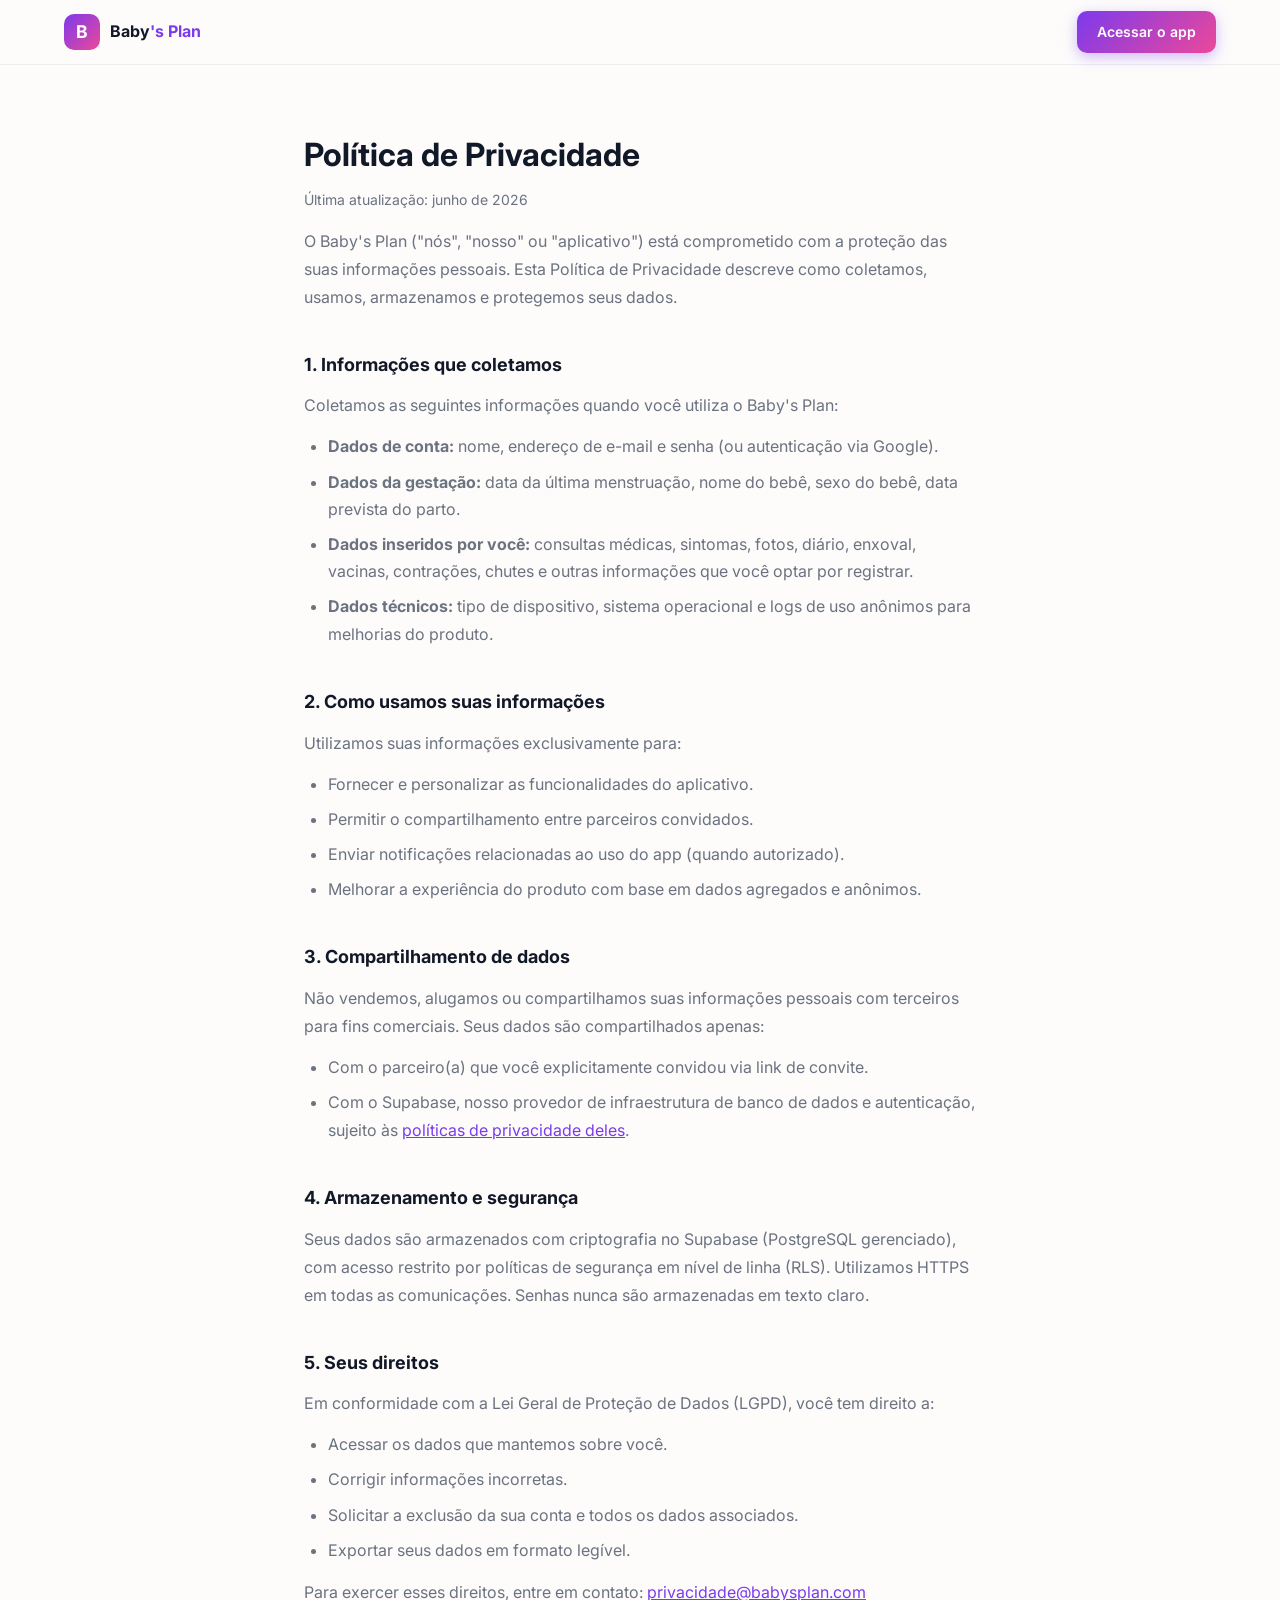
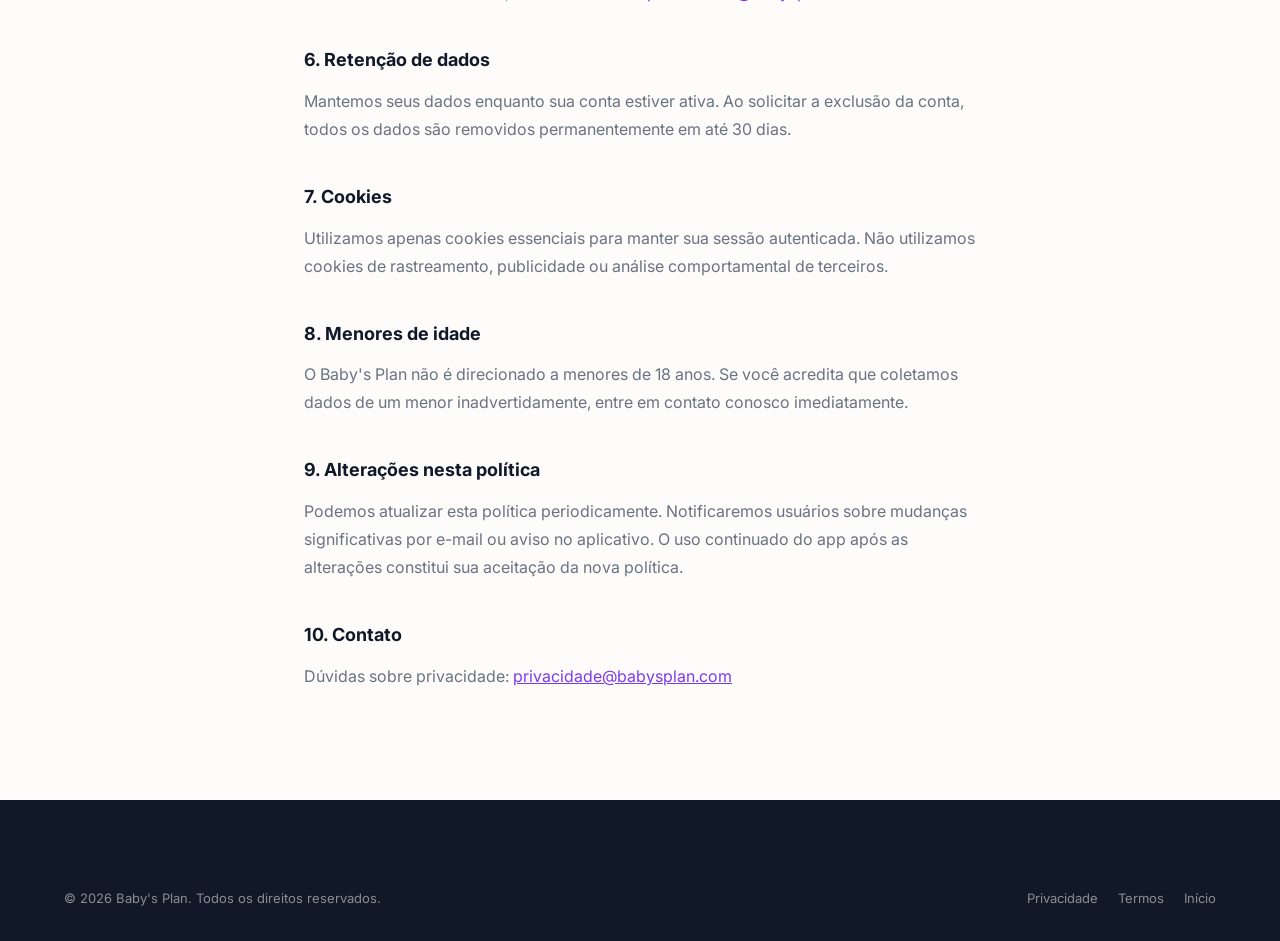
==== privacy.html @ 57c21471 "feat: lançamento inicial Baby's Plan — landing page institucional - Landing page completa: Hero, Com" ====
<!DOCTYPE html>
<html lang="pt-BR">
<head>
  <meta charset="UTF-8" />
  <meta name="viewport" content="width=device-width, initial-scale=1.0" />
  <title>Política de Privacidade — Baby's Plan</title>
  <meta name="description" content="Política de Privacidade do Baby's Plan. Saiba como coletamos, usamos e protegemos suas informações." />
  <meta name="robots" content="index, follow" />
  <link rel="canonical" href="https://babysplan.com/privacy.html" />
  <link rel="preconnect" href="https://fonts.googleapis.com" />
  <link rel="preconnect" href="https://fonts.gstatic.com" crossorigin />
  <link rel="stylesheet" href="https://fonts.googleapis.com/css2?family=Inter:wght@400;500;600;700&display=swap" />
  <link rel="stylesheet" href="/css/style.css" />
  <link rel="icon" type="image/svg+xml" href="/favicon.svg" />
</head>
<body>
<header>
  <nav class="navbar" role="navigation" aria-label="Navegação principal">
    <div class="container navbar-inner">
      <a href="/" class="navbar-logo" aria-label="Baby's Plan — página inicial">
        <div class="navbar-logo-icon" aria-hidden="true">B</div>
        <span class="navbar-logo-name">Baby<span>'s Plan</span></span>
      </a>
      <a href="https://app.babysplan.com" class="btn btn-primary btn-sm">Acessar o app</a>
    </div>
  </nav>
</header>

<main>
  <div class="legal-page">
    <h1>Política de Privacidade</h1>
    <p class="legal-meta">Última atualização: junho de 2026</p>

    <p>O Baby's Plan ("nós", "nosso" ou "aplicativo") está comprometido com a proteção das suas informações pessoais. Esta Política de Privacidade descreve como coletamos, usamos, armazenamos e protegemos seus dados.</p>

    <h2>1. Informações que coletamos</h2>
    <p>Coletamos as seguintes informações quando você utiliza o Baby's Plan:</p>
    <ul>
      <li><strong>Dados de conta:</strong> nome, endereço de e-mail e senha (ou autenticação via Google).</li>
      <li><strong>Dados da gestação:</strong> data da última menstruação, nome do bebê, sexo do bebê, data prevista do parto.</li>
      <li><strong>Dados inseridos por você:</strong> consultas médicas, sintomas, fotos, diário, enxoval, vacinas, contrações, chutes e outras informações que você optar por registrar.</li>
      <li><strong>Dados técnicos:</strong> tipo de dispositivo, sistema operacional e logs de uso anônimos para melhorias do produto.</li>
    </ul>

    <h2>2. Como usamos suas informações</h2>
    <p>Utilizamos suas informações exclusivamente para:</p>
    <ul>
      <li>Fornecer e personalizar as funcionalidades do aplicativo.</li>
      <li>Permitir o compartilhamento entre parceiros convidados.</li>
      <li>Enviar notificações relacionadas ao uso do app (quando autorizado).</li>
      <li>Melhorar a experiência do produto com base em dados agregados e anônimos.</li>
    </ul>

    <h2>3. Compartilhamento de dados</h2>
    <p>Não vendemos, alugamos ou compartilhamos suas informações pessoais com terceiros para fins comerciais. Seus dados são compartilhados apenas:</p>
    <ul>
      <li>Com o parceiro(a) que você explicitamente convidou via link de convite.</li>
      <li>Com o Supabase, nosso provedor de infraestrutura de banco de dados e autenticação, sujeito às <a href="https://supabase.com/privacy" target="_blank" rel="noopener">políticas de privacidade deles</a>.</li>
    </ul>

    <h2>4. Armazenamento e segurança</h2>
    <p>Seus dados são armazenados com criptografia no Supabase (PostgreSQL gerenciado), com acesso restrito por políticas de segurança em nível de linha (RLS). Utilizamos HTTPS em todas as comunicações. Senhas nunca são armazenadas em texto claro.</p>

    <h2>5. Seus direitos</h2>
    <p>Em conformidade com a Lei Geral de Proteção de Dados (LGPD), você tem direito a:</p>
    <ul>
      <li>Acessar os dados que mantemos sobre você.</li>
      <li>Corrigir informações incorretas.</li>
      <li>Solicitar a exclusão da sua conta e todos os dados associados.</li>
      <li>Exportar seus dados em formato legível.</li>
    </ul>
    <p>Para exercer esses direitos, entre em contato: <a href="mailto:privacidade@babysplan.com">privacidade@babysplan.com</a></p>

    <h2>6. Retenção de dados</h2>
    <p>Mantemos seus dados enquanto sua conta estiver ativa. Ao solicitar a exclusão da conta, todos os dados são removidos permanentemente em até 30 dias.</p>

    <h2>7. Cookies</h2>
    <p>Utilizamos apenas cookies essenciais para manter sua sessão autenticada. Não utilizamos cookies de rastreamento, publicidade ou análise comportamental de terceiros.</p>

    <h2>8. Menores de idade</h2>
    <p>O Baby's Plan não é direcionado a menores de 18 anos. Se você acredita que coletamos dados de um menor inadvertidamente, entre em contato conosco imediatamente.</p>

    <h2>9. Alterações nesta política</h2>
    <p>Podemos atualizar esta política periodicamente. Notificaremos usuários sobre mudanças significativas por e-mail ou aviso no aplicativo. O uso continuado do app após as alterações constitui sua aceitação da nova política.</p>

    <h2>10. Contato</h2>
    <p>Dúvidas sobre privacidade: <a href="mailto:privacidade@babysplan.com">privacidade@babysplan.com</a></p>
  </div>
</main>

<footer>
  <div class="container">
    <div class="footer-bottom" style="padding-top:32px">
      <p class="footer-copyright">© <script>document.write(new Date().getFullYear())</script> Baby's Plan. Todos os direitos reservados.</p>
      <div style="display:flex;gap:20px">
        <a href="/privacy.html" style="font-size:.8125rem;color:rgba(255,255,255,.5)">Privacidade</a>
        <a href="/terms.html" style="font-size:.8125rem;color:rgba(255,255,255,.5)">Termos</a>
        <a href="/" style="font-size:.8125rem;color:rgba(255,255,255,.5)">Início</a>
      </div>
    </div>
  </div>
</footer>
</body>
</html>
---- css/style.css ----
/* ================================================================
   Baby's Plan — Landing Page
   Design: Premium, Mobile First, Clean
   Referências: Notion, Linear, Calm, Headspace, Flo
   ================================================================ */

/* ── Reset & Base ─────────────────────────────────────────── */
*, *::before, *::after { box-sizing: border-box; margin: 0; padding: 0; }

:root {
  --white:      #FFFFFF;
  --bg:         #FDFCFB;
  --bg-subtle:  #F9F8FF;
  --border:     #EEEDF0;
  --text:       #111827;
  --text-muted: #6B7280;
  --text-light: #9CA3AF;
  --violet:     #7C3AED;
  --violet-light: #EDE9FE;
  --violet-mid: #8B5CF6;
  --pink:       #EC4899;
  --gradient:   linear-gradient(135deg, #7C3AED 0%, #EC4899 100%);
  --shadow-sm:  0 1px 3px rgba(0,0,0,.06), 0 1px 2px rgba(0,0,0,.04);
  --shadow-md:  0 4px 16px rgba(0,0,0,.07), 0 2px 6px rgba(0,0,0,.04);
  --shadow-lg:  0 20px 48px rgba(0,0,0,.10), 0 6px 16px rgba(0,0,0,.06);
  --radius:     16px;
  --radius-sm:  10px;
  --radius-lg:  24px;
  --transition: 0.2s ease;
  --max-w:      1200px;
  --section-py: 96px;
}

html { scroll-behavior: smooth; -webkit-text-size-adjust: 100%; }

body {
  font-family: 'Inter', system-ui, -apple-system, sans-serif;
  background: var(--bg);
  color: var(--text);
  line-height: 1.6;
  font-size: 16px;
  -webkit-font-smoothing: antialiased;
}

img { max-width: 100%; height: auto; display: block; }
a { color: inherit; text-decoration: none; }
button { cursor: pointer; border: none; background: none; font-family: inherit; }
ul { list-style: none; }

/* ── Typography ───────────────────────────────────────────── */
.display-1 { font-size: clamp(2.25rem, 6vw, 4rem); font-weight: 700; line-height: 1.1; letter-spacing: -0.03em; }
.display-2 { font-size: clamp(1.75rem, 4vw, 3rem); font-weight: 700; line-height: 1.15; letter-spacing: -0.025em; }
.h2 { font-size: clamp(1.5rem, 3vw, 2.25rem); font-weight: 700; line-height: 1.2; letter-spacing: -0.02em; }
.h3 { font-size: 1.25rem; font-weight: 600; line-height: 1.3; }
.subtitle { font-size: clamp(1rem, 2vw, 1.2rem); color: var(--text-muted); line-height: 1.7; }
.eyebrow { font-size: 0.75rem; font-weight: 600; letter-spacing: 0.1em; text-transform: uppercase; color: var(--violet); }

/* ── Layout ───────────────────────────────────────────────── */
.container { width: 100%; max-width: var(--max-w); margin: 0 auto; padding: 0 24px; }
.section { padding: var(--section-py) 0; }
.section-sm { padding: 64px 0; }
.text-center { text-align: center; }

/* ── Buttons ──────────────────────────────────────────────── */
.btn {
  display: inline-flex; align-items: center; justify-content: center; gap: 8px;
  font-size: 0.9375rem; font-weight: 600; padding: 14px 28px;
  border-radius: var(--radius-sm); transition: var(--transition); white-space: nowrap;
  text-decoration: none;
}
.btn-primary {
  background: var(--gradient); color: var(--white);
  box-shadow: 0 4px 14px rgba(124,58,237,.35);
}
.btn-primary:hover { opacity: .9; transform: translateY(-1px); box-shadow: 0 6px 20px rgba(124,58,237,.4); }
.btn-ghost {
  color: var(--text-muted); background: transparent;
  border: 1.5px solid var(--border); padding: 12px 24px;
}
.btn-ghost:hover { border-color: var(--violet); color: var(--violet); }
.btn-lg { font-size: 1.0625rem; padding: 16px 36px; border-radius: 14px; }
.btn-sm { font-size: 0.875rem; padding: 10px 20px; }

/* ── Navbar ───────────────────────────────────────────────── */
.navbar {
  position: sticky; top: 0; z-index: 100;
  background: rgba(253, 252, 251, 0.92);
  backdrop-filter: blur(16px); -webkit-backdrop-filter: blur(16px);
  border-bottom: 1px solid var(--border);
}
.navbar-inner {
  display: flex; align-items: center; justify-content: space-between;
  height: 64px; gap: 32px;
}
.navbar-logo { display: flex; align-items: center; gap: 10px; flex-shrink: 0; }
.navbar-logo-icon {
  width: 36px; height: 36px; border-radius: 10px;
  background: var(--gradient);
  display: flex; align-items: center; justify-content: center;
  color: white; font-size: 1.1rem; font-weight: 700;
}
.navbar-logo-name { font-size: 1rem; font-weight: 700; color: var(--text); }
.navbar-logo-name span { color: var(--violet); }
.navbar-links { display: none; }
.navbar-links a {
  font-size: 0.875rem; font-weight: 500; color: var(--text-muted);
  transition: color var(--transition); padding: 4px 0;
}
.navbar-links a:hover { color: var(--text); }
.navbar-cta { display: flex; align-items: center; gap: 12px; }
.navbar-menu-btn {
  display: flex; align-items: center; justify-content: center;
  width: 40px; height: 40px; color: var(--text-muted);
}

/* ── Hero ─────────────────────────────────────────────────── */
.hero {
  padding: 80px 0 64px;
  background: linear-gradient(180deg, var(--bg-subtle) 0%, var(--bg) 60%);
  overflow: hidden;
}
.hero-content { max-width: 720px; margin: 0 auto; text-align: center; }
.hero-badge {
  display: inline-flex; align-items: center; gap: 8px;
  background: var(--violet-light); color: var(--violet);
  border-radius: 100px; padding: 6px 16px;
  font-size: 0.8125rem; font-weight: 600; margin-bottom: 28px;
}
.hero-badge-dot { width: 6px; height: 6px; border-radius: 50%; background: var(--violet); }
.hero-headline { margin-bottom: 20px; }
.hero-headline em { font-style: normal; color: var(--violet); }
.hero-sub { max-width: 560px; margin: 0 auto 36px; }
.hero-actions { display: flex; flex-direction: column; align-items: center; gap: 12px; margin-bottom: 56px; }
.hero-note { font-size: 0.8125rem; color: var(--text-light); }
.hero-mockup {
  position: relative; max-width: 900px; margin: 0 auto;
}
.hero-mockup-frame {
  background: var(--white); border: 1.5px solid var(--border);
  border-radius: var(--radius-lg); overflow: hidden;
  box-shadow: var(--shadow-lg);
  padding: 0;
}
.mockup-placeholder {
  background: linear-gradient(135deg, #F3EEFF 0%, #FEE2F0 50%, #E0F2FE 100%);
  height: 400px; display: flex; flex-direction: column;
  align-items: center; justify-content: center; gap: 16px;
  padding: 40px;
}
.mockup-placeholder-icon { font-size: 3rem; }
.mockup-placeholder-text { font-size: 0.9rem; color: var(--text-muted); font-weight: 500; }
.mockup-placeholder-bar {
  position: absolute; top: 0; left: 0; right: 0;
  height: 40px; background: rgba(255,255,255,.8);
  backdrop-filter: blur(8px); display: flex; align-items: center;
  padding: 0 16px; gap: 8px; border-bottom: 1px solid var(--border);
}
.mockup-dot { width: 10px; height: 10px; border-radius: 50%; }

/* ── How it works ─────────────────────────────────────────── */
.steps-grid {
  display: grid; grid-template-columns: 1fr;
  gap: 2px; margin-top: 56px;
}
.step-card {
  background: var(--white); padding: 36px 32px;
  border: 1px solid var(--border); border-radius: 0;
  position: relative; overflow: hidden;
}
.step-card:first-child { border-radius: var(--radius-lg) var(--radius-lg) 0 0; }
.step-card:last-child { border-radius: 0 0 var(--radius-lg) var(--radius-lg); }
.step-number {
  font-size: 0.75rem; font-weight: 700; color: var(--violet);
  background: var(--violet-light); border-radius: 6px;
  padding: 4px 10px; display: inline-block; margin-bottom: 16px;
  letter-spacing: 0.05em;
}
.step-icon { font-size: 2rem; margin-bottom: 12px; line-height: 1; }
.step-title { font-size: 1.125rem; font-weight: 700; margin-bottom: 8px; }
.step-desc { font-size: 0.9375rem; color: var(--text-muted); line-height: 1.65; }

/* ── Features ─────────────────────────────────────────────── */
.features-section { background: var(--bg-subtle); }
.features-grid {
  display: grid; grid-template-columns: 1fr 1fr;
  gap: 12px; margin-top: 56px;
}
.feature-card {
  background: var(--white); border-radius: var(--radius);
  padding: 28px 24px; border: 1px solid var(--border);
  transition: box-shadow var(--transition), transform var(--transition);
}
.feature-card:hover { box-shadow: var(--shadow-md); transform: translateY(-2px); }
.feature-icon {
  width: 48px; height: 48px; border-radius: 12px;
  display: flex; align-items: center; justify-content: center;
  font-size: 1.4rem; margin-bottom: 16px;
  background: var(--bg-subtle);
}
.feature-name { font-size: 0.9375rem; font-weight: 700; margin-bottom: 6px; }
.feature-desc { font-size: 0.875rem; color: var(--text-muted); line-height: 1.55; }

/* ── Screenshots ──────────────────────────────────────────── */
.screenshots-grid {
  display: grid; grid-template-columns: 1fr;
  gap: 16px; margin-top: 56px;
}
.screenshot-card {
  border-radius: var(--radius-lg); overflow: hidden;
  border: 1.5px solid var(--border); box-shadow: var(--shadow-sm);
}
.screenshot-placeholder {
  height: 280px; display: flex; flex-direction: column;
  align-items: center; justify-content: center; gap: 12px;
}
.screenshot-label {
  font-size: 0.8125rem; font-weight: 600; color: var(--text-muted); text-align: center;
}

/* ── Sync section ─────────────────────────────────────────── */
.sync-section { background: var(--text); color: var(--white); overflow: hidden; }
.sync-section .subtitle { color: rgba(255,255,255,.6); }
.sync-section .eyebrow { color: #C4B5FD; }
.sync-badges {
  display: flex; flex-wrap: wrap; gap: 12px;
  margin-top: 36px;
}
.sync-badge {
  display: flex; align-items: center; gap: 8px;
  background: rgba(255,255,255,.07);
  border: 1px solid rgba(255,255,255,.12);
  border-radius: 100px; padding: 10px 18px;
  font-size: 0.875rem; font-weight: 500;
}
.sync-badge-icon { font-size: 1rem; }
.sync-visual {
  background: rgba(255,255,255,.04);
  border: 1px solid rgba(255,255,255,.1);
  border-radius: var(--radius-lg); padding: 36px;
  text-align: center; margin-top: 40px;
}
.sync-avatars { display: flex; justify-content: center; gap: -8px; margin-bottom: 20px; }
.sync-avatar {
  width: 56px; height: 56px; border-radius: 50%;
  border: 3px solid var(--text);
  display: flex; align-items: center; justify-content: center;
  font-size: 1.4rem; font-weight: 700;
  background: var(--gradient);
}
.sync-connect-line {
  display: flex; align-items: center; justify-content: center;
  gap: 12px; margin-bottom: 20px;
}
.sync-dot { width: 8px; height: 8px; border-radius: 50%; background: var(--violet-mid); }
.sync-line { flex: 1; max-width: 80px; height: 2px; background: rgba(124,58,237,.5); }
.sync-status {
  font-size: 0.8125rem; color: rgba(255,255,255,.5);
  font-weight: 500;
}
.sync-pulse {
  display: inline-block; width: 8px; height: 8px;
  border-radius: 50%; background: #22c55e;
  margin-right: 6px;
  animation: pulse 2s infinite;
}
@keyframes pulse {
  0%, 100% { opacity: 1; transform: scale(1); }
  50% { opacity: .6; transform: scale(.85); }
}

/* ── FAQ ──────────────────────────────────────────────────── */
.faq-list { margin-top: 56px; max-width: 680px; margin-left: auto; margin-right: auto; }
.faq-item {
  border-bottom: 1px solid var(--border); padding: 24px 0;
}
.faq-item:first-child { border-top: 1px solid var(--border); }
.faq-question {
  display: flex; justify-content: space-between; align-items: center;
  cursor: pointer; gap: 16px;
}
.faq-q { font-size: 0.9375rem; font-weight: 600; }
.faq-toggle {
  flex-shrink: 0; width: 28px; height: 28px;
  border-radius: 50%; background: var(--bg-subtle);
  display: flex; align-items: center; justify-content: center;
  font-size: 1rem; color: var(--text-muted);
  transition: background var(--transition), transform var(--transition);
}
.faq-item.open .faq-toggle { background: var(--violet-light); color: var(--violet); transform: rotate(45deg); }
.faq-answer { display: none; padding-top: 12px; }
.faq-item.open .faq-answer { display: block; }
.faq-answer p { font-size: 0.9375rem; color: var(--text-muted); line-height: 1.7; }

/* ── CTA Banner ───────────────────────────────────────────── */
.cta-section {
  background: linear-gradient(135deg, #4C1D95 0%, #7C3AED 50%, #BE185D 100%);
  color: var(--white); text-align: center; padding: 96px 0;
}
.cta-section .display-2 { color: var(--white); }
.cta-section .subtitle { color: rgba(255,255,255,.75); max-width: 480px; margin: 0 auto 36px; }
.btn-white {
  background: var(--white); color: var(--violet); font-weight: 700;
  box-shadow: 0 4px 20px rgba(0,0,0,.2);
}
.btn-white:hover { transform: translateY(-2px); box-shadow: 0 8px 28px rgba(0,0,0,.25); }
.cta-note { color: rgba(255,255,255,.55); font-size: 0.8125rem; margin-top: 16px; }

/* ── Footer ───────────────────────────────────────────────── */
footer {
  background: var(--text); color: rgba(255,255,255,.5);
  padding: 56px 0 32px;
}
.footer-top {
  display: flex; flex-direction: column; gap: 40px;
  padding-bottom: 40px; border-bottom: 1px solid rgba(255,255,255,.08);
}
.footer-brand { flex-shrink: 0; }
.footer-logo { display: flex; align-items: center; gap: 10px; margin-bottom: 14px; }
.footer-logo-icon {
  width: 32px; height: 32px; border-radius: 8px;
  background: var(--gradient);
  display: flex; align-items: center; justify-content: center;
  color: white; font-size: 0.9rem; font-weight: 700;
}
.footer-logo-name { font-weight: 700; color: var(--white); font-size: 0.9375rem; }
.footer-tagline { font-size: 0.875rem; line-height: 1.6; max-width: 240px; }
.footer-cols { display: grid; grid-template-columns: 1fr 1fr; gap: 32px; }
.footer-col-title {
  font-size: 0.8125rem; font-weight: 600; letter-spacing: 0.06em;
  text-transform: uppercase; color: rgba(255,255,255,.7);
  margin-bottom: 16px;
}
.footer-col a {
  display: block; font-size: 0.875rem; color: rgba(255,255,255,.45);
  margin-bottom: 10px; transition: color var(--transition);
}
.footer-col a:hover { color: rgba(255,255,255,.9); }
.footer-bottom {
  display: flex; flex-direction: column; gap: 12px;
  padding-top: 32px; align-items: center; text-align: center;
}
.footer-copyright { font-size: 0.8125rem; }

/* ── Legal pages ──────────────────────────────────────────── */
.legal-page { max-width: 720px; margin: 0 auto; padding: 64px 24px 96px; }
.legal-page h1 { font-size: 2rem; font-weight: 700; margin-bottom: 8px; }
.legal-meta { color: var(--text-muted); font-size: 0.875rem; margin-bottom: 48px; }
.legal-page h2 { font-size: 1.125rem; font-weight: 700; margin-top: 40px; margin-bottom: 12px; }
.legal-page p { color: var(--text-muted); margin-bottom: 14px; line-height: 1.75; }
.legal-page ul { padding-left: 24px; margin-bottom: 14px; }
.legal-page ul li { color: var(--text-muted); margin-bottom: 8px; line-height: 1.7; list-style: disc; }
.legal-page a { color: var(--violet); text-decoration: underline; }

/* ── Section headers ──────────────────────────────────────── */
.section-header { margin-bottom: 0; }
.section-header .eyebrow { margin-bottom: 12px; }
.section-header .h2 { margin-bottom: 16px; }
.section-header .subtitle { max-width: 520px; }
.section-header.centered { text-align: center; }
.section-header.centered .subtitle { margin-left: auto; margin-right: auto; }

/* ── Mobile menu ──────────────────────────────────────────── */
.mobile-menu {
  display: none; position: fixed; inset: 0; z-index: 200;
  background: var(--bg); flex-direction: column;
  padding: 20px 24px; gap: 0;
}
.mobile-menu.open { display: flex; }
.mobile-menu-header {
  display: flex; justify-content: space-between; align-items: center;
  margin-bottom: 32px;
}
.mobile-menu-close { padding: 8px; color: var(--text-muted); font-size: 1.5rem; }
.mobile-menu-links { flex: 1; }
.mobile-menu-links a {
  display: block; font-size: 1.5rem; font-weight: 700;
  color: var(--text); padding: 14px 0;
  border-bottom: 1px solid var(--border);
}

/* ── Responsive ─── ──────────────────────────────────────── */
@media (min-width: 640px) {
  .hero-actions { flex-direction: row; justify-content: center; }
  .steps-grid { grid-template-columns: 1fr 1fr; }
  .step-card { border-radius: 0; }
  .step-card:first-child { border-radius: var(--radius-lg) 0 0 0; }
  .step-card:nth-child(2) { border-radius: 0 var(--radius-lg) 0 0; }
  .step-card:nth-last-child(2) { border-radius: 0 0 0 var(--radius-lg); }
  .step-card:last-child { border-radius: 0 0 var(--radius-lg) 0; }
  .screenshots-grid { grid-template-columns: 1fr 1fr; }
}

@media (min-width: 768px) {
  .navbar-links { display: flex; align-items: center; gap: 32px; }
  .navbar-menu-btn { display: none; }
  .features-grid { grid-template-columns: repeat(3, 1fr); }
  .footer-top { flex-direction: row; align-items: flex-start; }
  .footer-cols { flex: 1; grid-template-columns: repeat(3, 1fr); }
  .footer-bottom { flex-direction: row; justify-content: space-between; text-align: left; }
}

@media (min-width: 1024px) {
  .hero { padding: 112px 0 80px; }
  .mockup-placeholder { height: 500px; }
  .features-grid { grid-template-columns: repeat(4, 1fr); }
  .screenshots-grid { grid-template-columns: repeat(3, 1fr); }
  .screenshot-placeholder { height: 360px; }
  .sync-inner { display: grid; grid-template-columns: 1fr 1fr; gap: 64px; align-items: center; }
  .sync-visual { margin-top: 0; }
  .steps-grid { grid-template-columns: repeat(4, 1fr); }
  .step-card:first-child { border-radius: var(--radius-lg) 0 0 var(--radius-lg); }
  .step-card:nth-child(2) { border-radius: 0; }
  .step-card:nth-child(3) { border-radius: 0; }
  .step-card:last-child { border-radius: 0 var(--radius-lg) var(--radius-lg) 0; }
  .step-card:nth-last-child(2) { border-radius: 0; }
}

/* ── Utilities ────────────────────────────────────────────── */
.gradient-text {
  background: var(--gradient);
  -webkit-background-clip: text; background-clip: text;
  -webkit-text-fill-color: transparent;
}
.visually-hidden { position: absolute; width: 1px; height: 1px; overflow: hidden; clip: rect(0,0,0,0); white-space: nowrap; }
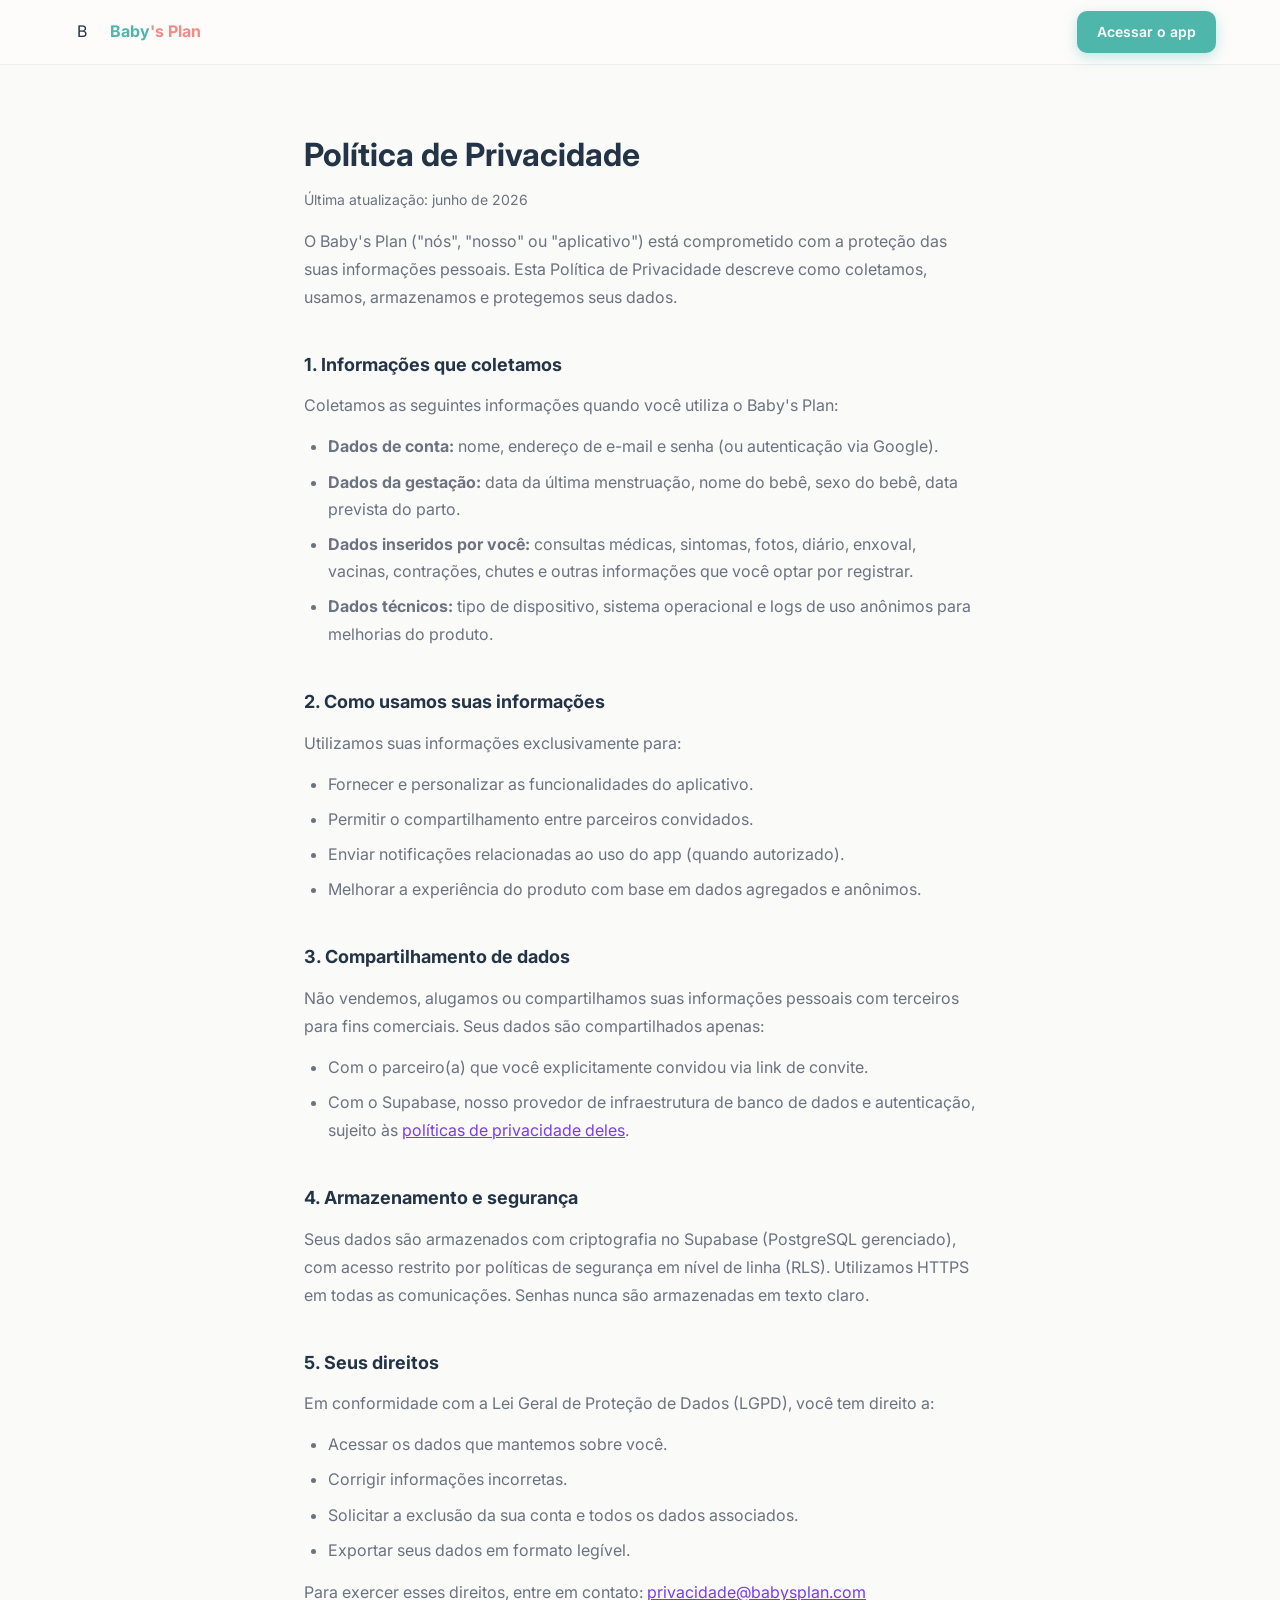
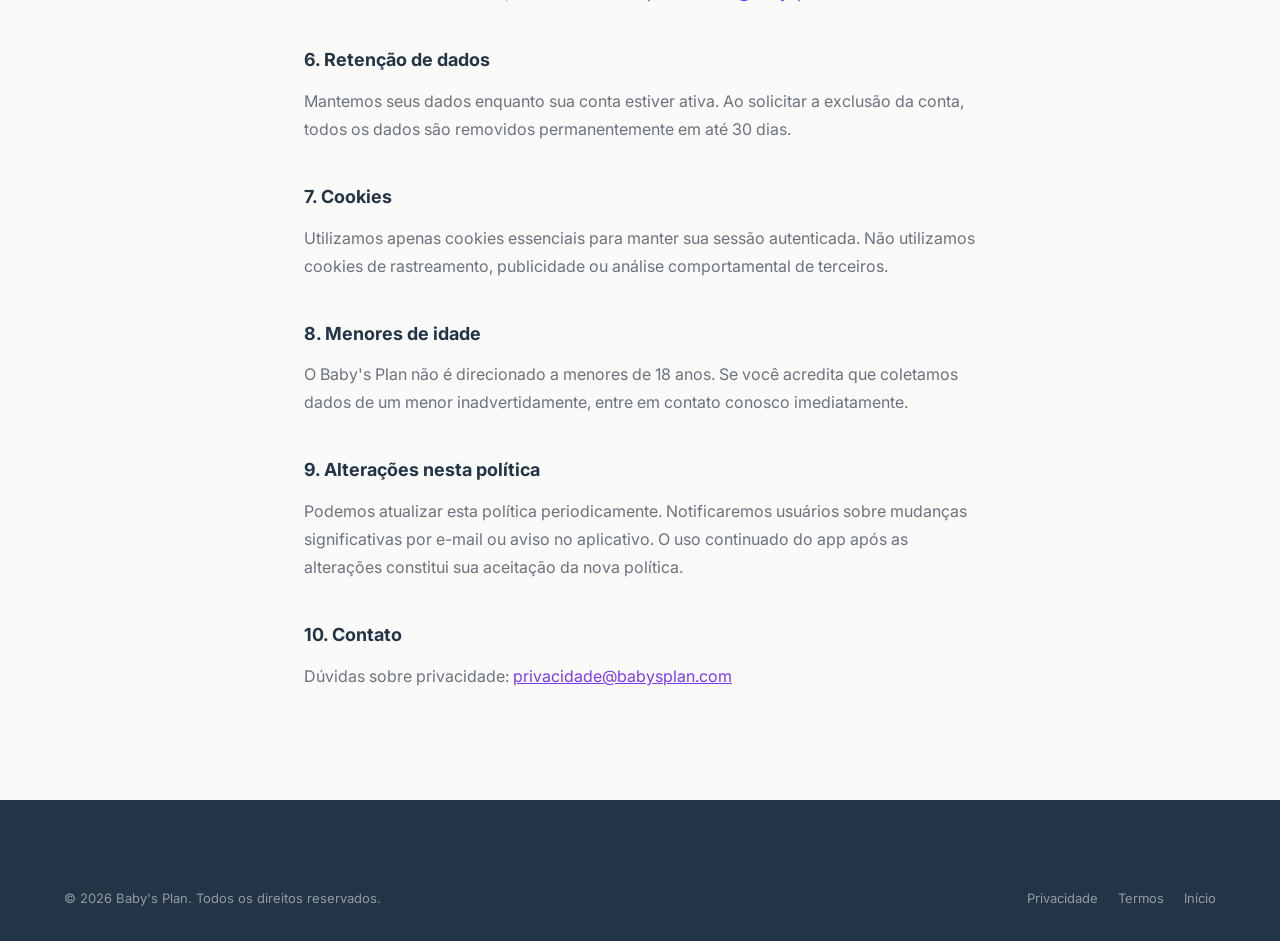
==== commit 09f96752: "fix(cache): força atualização do CSS via cache-busting query string O style.css tem cache-control ma" ====
--- a/privacy.html
+++ b/privacy.html
@@ -10,7 +10,7 @@
   <link rel="preconnect" href="https://fonts.googleapis.com" />
   <link rel="preconnect" href="https://fonts.gstatic.com" crossorigin />
   <link rel="stylesheet" href="https://fonts.googleapis.com/css2?family=Inter:wght@400;500;600;700&display=swap" />
-  <link rel="stylesheet" href="/css/style.css" />
+  <link rel="stylesheet" href="/css/style.css?v=3" />
   <link rel="icon" type="image/svg+xml" href="/favicon.svg" />
 </head>
 <body>
--- a/css/style.css
+++ b/css/style.css
@@ -9,17 +9,21 @@
 
 :root {
   --white:      #FFFFFF;
-  --bg:         #FDFCFB;
-  --bg-subtle:  #F9F8FF;
+  --bg:         #FAFAF8;
+  --bg-subtle:  #F0FDFA;
   --border:     #EEEDF0;
-  --text:       #111827;
+  --text:       #243447;
   --text-muted: #6B7280;
   --text-light: #9CA3AF;
+  --teal:       #4FB6AC;
+  --teal-dark:  #3D9E95;
+  --coral:      #F28C82;
+  --coral-dark: #E0726A;
   --violet:     #7C3AED;
   --violet-light: #EDE9FE;
   --violet-mid: #8B5CF6;
   --pink:       #EC4899;
-  --gradient:   linear-gradient(135deg, #7C3AED 0%, #EC4899 100%);
+  --gradient:   linear-gradient(135deg, #4FB6AC 0%, #F28C82 100%);
   --shadow-sm:  0 1px 3px rgba(0,0,0,.06), 0 1px 2px rgba(0,0,0,.04);
   --shadow-md:  0 4px 16px rgba(0,0,0,.07), 0 2px 6px rgba(0,0,0,.04);
   --shadow-lg:  0 20px 48px rgba(0,0,0,.10), 0 6px 16px rgba(0,0,0,.06);
@@ -69,10 +73,10 @@
   text-decoration: none;
 }
 .btn-primary {
-  background: var(--gradient); color: var(--white);
-  box-shadow: 0 4px 14px rgba(124,58,237,.35);
-}
-.btn-primary:hover { opacity: .9; transform: translateY(-1px); box-shadow: 0 6px 20px rgba(124,58,237,.4); }
+  background: var(--teal); color: var(--white);
+  box-shadow: 0 4px 14px rgba(79,182,172,.35);
+}
+.btn-primary:hover { opacity: .9; transform: translateY(-1px); box-shadow: 0 6px 20px rgba(79,182,172,.4); }
 .btn-ghost {
   color: var(--text-muted); background: transparent;
   border: 1.5px solid var(--border); padding: 12px 24px;
@@ -94,13 +98,12 @@
 }
 .navbar-logo { display: flex; align-items: center; gap: 10px; flex-shrink: 0; }
 .navbar-logo-icon {
-  width: 36px; height: 36px; border-radius: 10px;
-  background: var(--gradient);
-  display: flex; align-items: center; justify-content: center;
-  color: white; font-size: 1.1rem; font-weight: 700;
-}
-.navbar-logo-name { font-size: 1rem; font-weight: 700; color: var(--text); }
-.navbar-logo-name span { color: var(--violet); }
+  width: 36px; height: 36px; flex-shrink: 0;
+  display: flex; align-items: center; justify-content: center;
+}
+.navbar-logo-icon img { width: 36px; height: 36px; object-fit: contain; }
+.navbar-logo-name { font-size: 1rem; font-weight: 700; font-family: 'Manrope', 'Inter', system-ui, sans-serif; color: var(--teal); }
+.navbar-logo-name span { color: var(--coral); }
 .navbar-links { display: none; }
 .navbar-links a {
   font-size: 0.875rem; font-weight: 500; color: var(--text-muted);
@@ -143,12 +146,13 @@
 }
 .mockup-placeholder {
   background: linear-gradient(135deg, #F3EEFF 0%, #FEE2F0 50%, #E0F2FE 100%);
-  height: 400px; display: flex; flex-direction: column;
+  aspect-ratio: 16 / 9; display: flex; flex-direction: column;
   align-items: center; justify-content: center; gap: 16px;
   padding: 40px;
 }
 .mockup-placeholder-icon { font-size: 3rem; }
 .mockup-placeholder-text { font-size: 0.9rem; color: var(--text-muted); font-weight: 500; }
+.mockup-img { width: 100%; height: 100%; object-fit: cover; display: block; }
 .mockup-placeholder-bar {
   position: absolute; top: 0; left: 0; right: 0;
   height: 40px; background: rgba(255,255,255,.8);
@@ -210,12 +214,13 @@
   border: 1.5px solid var(--border); box-shadow: var(--shadow-sm);
 }
 .screenshot-placeholder {
-  height: 280px; display: flex; flex-direction: column;
+  aspect-ratio: 1 / 1; display: flex; flex-direction: column;
   align-items: center; justify-content: center; gap: 12px;
 }
 .screenshot-label {
   font-size: 0.8125rem; font-weight: 600; color: var(--text-muted); text-align: center;
 }
+.screenshot-img { width: 100%; height: 100%; object-fit: cover; display: block; }
 
 /* ── Sync section ─────────────────────────────────────────── */
 .sync-section { background: var(--text); color: var(--white); overflow: hidden; }
@@ -299,7 +304,7 @@
 .cta-section .display-2 { color: var(--white); }
 .cta-section .subtitle { color: rgba(255,255,255,.75); max-width: 480px; margin: 0 auto 36px; }
 .btn-white {
-  background: var(--white); color: var(--violet); font-weight: 700;
+  background: var(--white); color: var(--teal); font-weight: 700;
   box-shadow: 0 4px 20px rgba(0,0,0,.2);
 }
 .btn-white:hover { transform: translateY(-2px); box-shadow: 0 8px 28px rgba(0,0,0,.25); }
@@ -317,12 +322,12 @@
 .footer-brand { flex-shrink: 0; }
 .footer-logo { display: flex; align-items: center; gap: 10px; margin-bottom: 14px; }
 .footer-logo-icon {
-  width: 32px; height: 32px; border-radius: 8px;
-  background: var(--gradient);
-  display: flex; align-items: center; justify-content: center;
-  color: white; font-size: 0.9rem; font-weight: 700;
-}
-.footer-logo-name { font-weight: 700; color: var(--white); font-size: 0.9375rem; }
+  width: 32px; height: 32px; flex-shrink: 0;
+  display: flex; align-items: center; justify-content: center;
+  background: rgba(255,255,255,.12); border-radius: 8px; padding: 3px;
+}
+.footer-logo-icon img { width: 26px; height: 26px; object-fit: contain; }
+.footer-logo-name { font-weight: 700; font-family: 'Manrope', 'Inter', system-ui, sans-serif; color: var(--white); font-size: 0.9375rem; }
 .footer-tagline { font-size: 0.875rem; line-height: 1.6; max-width: 240px; }
 .footer-cols { display: grid; grid-template-columns: 1fr 1fr; gap: 32px; }
 .footer-col-title {
@@ -401,10 +406,8 @@
 
 @media (min-width: 1024px) {
   .hero { padding: 112px 0 80px; }
-  .mockup-placeholder { height: 500px; }
   .features-grid { grid-template-columns: repeat(4, 1fr); }
   .screenshots-grid { grid-template-columns: repeat(3, 1fr); }
-  .screenshot-placeholder { height: 360px; }
   .sync-inner { display: grid; grid-template-columns: 1fr 1fr; gap: 64px; align-items: center; }
   .sync-visual { margin-top: 0; }
   .steps-grid { grid-template-columns: repeat(4, 1fr); }
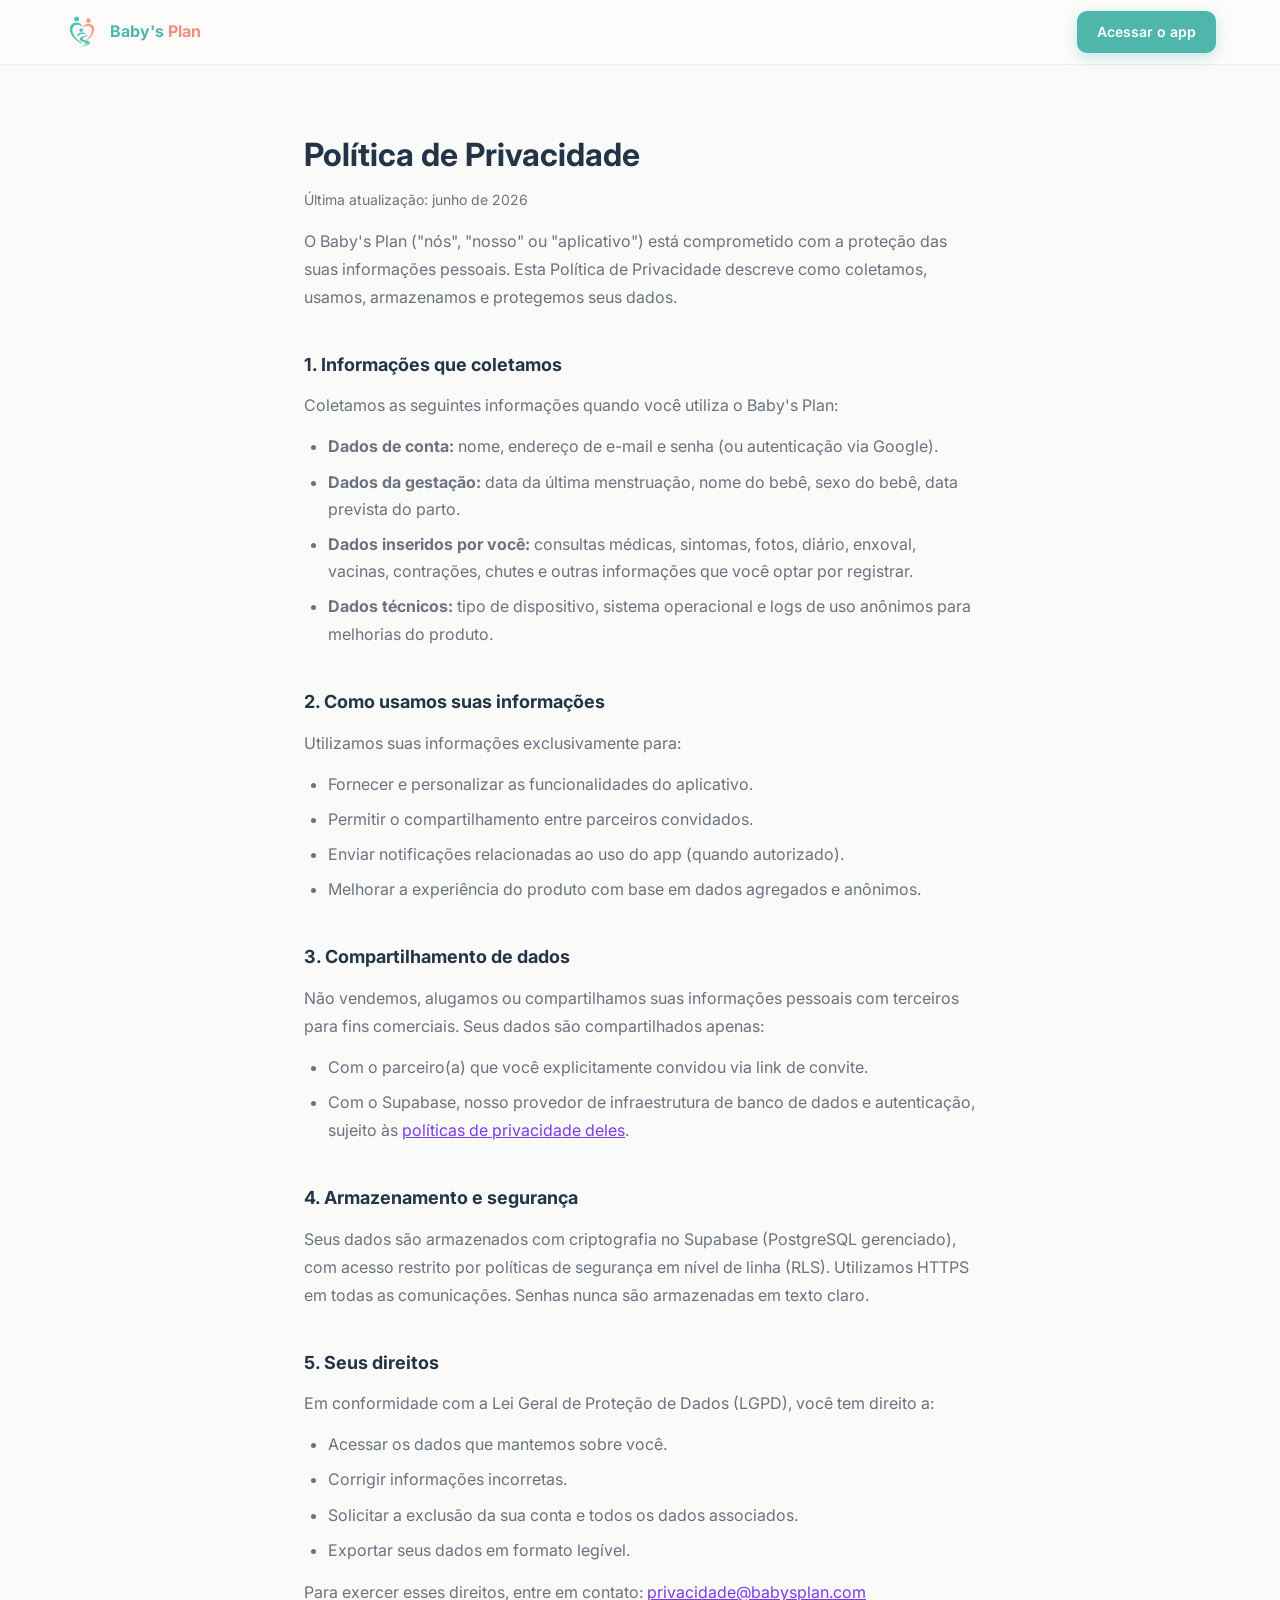
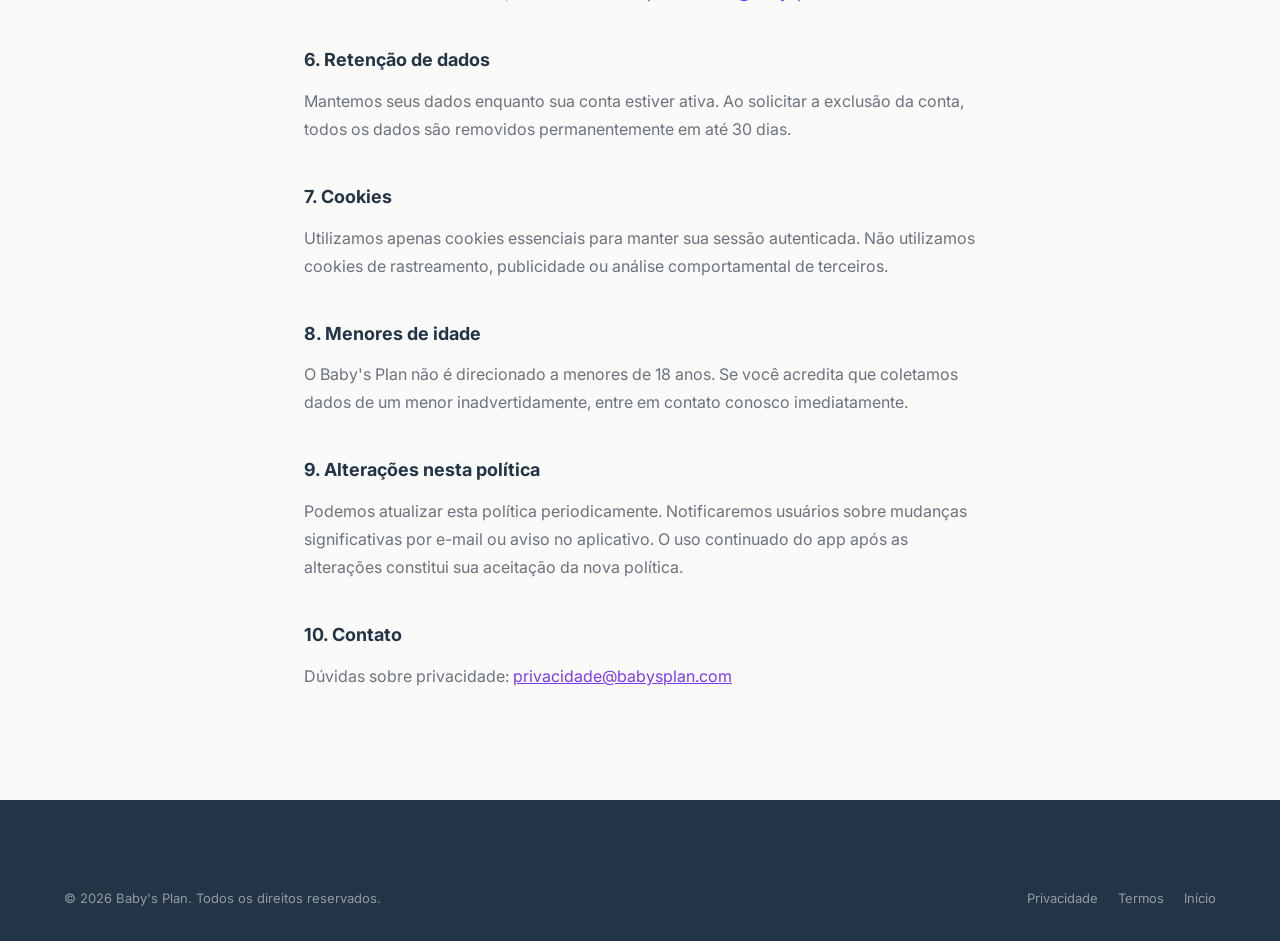
==== commit c68f7a3d: "feat: lança Landing Page V2 — Baby's Plan como plano de gravidez personalizado Reconstrói a Landing " ====
--- a/privacy.html
+++ b/privacy.html
@@ -10,7 +10,8 @@
   <link rel="preconnect" href="https://fonts.googleapis.com" />
   <link rel="preconnect" href="https://fonts.gstatic.com" crossorigin />
   <link rel="stylesheet" href="https://fonts.googleapis.com/css2?family=Inter:wght@400;500;600;700&display=swap" />
-  <link rel="stylesheet" href="/css/style.css?v=3" />
+  <link rel="stylesheet" href="/css/style.css?v=4" />
+  <meta name="theme-color" content="#4FB6AC" />
   <link rel="icon" type="image/svg+xml" href="/favicon.svg" />
 </head>
 <body>
@@ -18,8 +19,10 @@
   <nav class="navbar" role="navigation" aria-label="Navegação principal">
     <div class="container navbar-inner">
       <a href="/" class="navbar-logo" aria-label="Baby's Plan — página inicial">
-        <div class="navbar-logo-icon" aria-hidden="true">B</div>
-        <span class="navbar-logo-name">Baby<span>'s Plan</span></span>
+        <div class="navbar-logo-icon">
+          <img src="/icons/logo-icon.png" width="36" height="36" alt="" aria-hidden="true" />
+        </div>
+        <span class="navbar-logo-name">Baby's <span>Plan</span></span>
       </a>
       <a href="https://app.babysplan.com" class="btn btn-primary btn-sm">Acessar o app</a>
     </div>
--- a/css/style.css
+++ b/css/style.css
@@ -1,7 +1,8 @@
 /* ================================================================
-   Baby's Plan — Landing Page
-   Design: Premium, Mobile First, Clean
-   Referências: Notion, Linear, Calm, Headspace, Flo
+   Baby's Plan — Landing Page V2
+   Design: Copiloto de Jornada — Premium, Mobile First, Narrativo
+   Referências de qualidade: Apple, Notion, Linear, Stripe, Calm
+   Ver docs/ux/LANDING_V2_ARCHITECTURE.md e LANDING_V2_BRAND_STRATEGY.md
    ================================================================ */
 
 /* ── Reset & Base ─────────────────────────────────────────── */
@@ -32,7 +33,16 @@
   --radius-lg:  24px;
   --transition: 0.2s ease;
   --max-w:      1200px;
-  --section-py: 96px;
+  --section-py: 52px;    /* mobile-first: escala para 96px em telas ≥1024px */
+  --section-py-lg: 96px;
+
+  /* Motion tokens */
+  --ease-out:    cubic-bezier(.16,1,.3,1);
+  --ease-in-out: cubic-bezier(.65,0,.35,1);
+  --motion-fast: 0.18s;
+  --motion-base: 0.4s;
+  --motion-slow: 0.9s;
+  --reveal-distance: 18px;
 }
 
 html { scroll-behavior: smooth; -webkit-text-size-adjust: 100%; }
@@ -44,17 +54,52 @@
   line-height: 1.6;
   font-size: 16px;
   -webkit-font-smoothing: antialiased;
-}
+  overflow-x: hidden;
+}
+
+h1, h2, h3, p { overflow-wrap: break-word; word-break: break-word; }
 
 img { max-width: 100%; height: auto; display: block; }
 a { color: inherit; text-decoration: none; }
 button { cursor: pointer; border: none; background: none; font-family: inherit; }
 ul { list-style: none; }
 
+/* ── Foco visível (acessibilidade) ───────────────────────────
+   Todo elemento interativo recebe um anel de foco visível e
+   consistente ao navegar via teclado — WCAG 2.4.7. */
+a:focus-visible,
+button:focus-visible,
+.wow-badge:focus-visible,
+.faq-question:focus-visible,
+input:focus-visible {
+  outline: 2.5px solid var(--violet);
+  outline-offset: 3px;
+  border-radius: 4px;
+}
+
+/* ── Redução de movimento ─────────────────────────────────────
+   Desativa toda animação de entrada, o "desenho" da trilha da
+   Jornada, a digitação simulada do chat e qualquer pulse em
+   loop. Obrigatório — WCAG 2.3.3. Elementos aparecem no estado
+   final, sem transição. */
+@media (prefers-reduced-motion: reduce) {
+  *, *::before, *::after {
+    animation-duration: 0.001ms !important;
+    animation-iteration-count: 1 !important;
+    transition-duration: 0.001ms !important;
+    scroll-behavior: auto !important;
+  }
+  html { scroll-behavior: auto; }
+  [data-reveal] { opacity: 1 !important; transform: none !important; }
+  .journey-path-line { stroke-dashoffset: 0 !important; }
+  .sync-pulse { animation: none !important; }
+  .motor-mech[data-state] .motor-step { opacity: 1 !important; }
+}
+
 /* ── Typography ───────────────────────────────────────────── */
-.display-1 { font-size: clamp(2.25rem, 6vw, 4rem); font-weight: 700; line-height: 1.1; letter-spacing: -0.03em; }
-.display-2 { font-size: clamp(1.75rem, 4vw, 3rem); font-weight: 700; line-height: 1.15; letter-spacing: -0.025em; }
-.h2 { font-size: clamp(1.5rem, 3vw, 2.25rem); font-weight: 700; line-height: 1.2; letter-spacing: -0.02em; }
+.display-1 { font-size: clamp(2.25rem, 6vw, 4rem); font-weight: 700; line-height: 1.1; letter-spacing: -0.03em; font-family: 'Manrope', 'Inter', system-ui, sans-serif; }
+.display-2 { font-size: clamp(1.75rem, 4vw, 3rem); font-weight: 700; line-height: 1.15; letter-spacing: -0.025em; font-family: 'Manrope', 'Inter', system-ui, sans-serif; }
+.h2 { font-size: clamp(1.5rem, 3vw, 2.25rem); font-weight: 700; line-height: 1.2; letter-spacing: -0.02em; font-family: 'Manrope', 'Inter', system-ui, sans-serif; }
 .h3 { font-size: 1.25rem; font-weight: 600; line-height: 1.3; }
 .subtitle { font-size: clamp(1rem, 2vw, 1.2rem); color: var(--text-muted); line-height: 1.7; }
 .eyebrow { font-size: 0.75rem; font-weight: 600; letter-spacing: 0.1em; text-transform: uppercase; color: var(--violet); }
@@ -62,14 +107,23 @@
 /* ── Layout ───────────────────────────────────────────────── */
 .container { width: 100%; max-width: var(--max-w); margin: 0 auto; padding: 0 24px; }
 .section { padding: var(--section-py) 0; }
-.section-sm { padding: 64px 0; }
+.section-sm { padding: 36px 0; }
 .text-center { text-align: center; }
+
+/* ── Icon system (sprite SVG, substitui todo emoji) ─────────
+   O sprite <symbol> fica oculto no topo do <body> e cada ícone
+   é referenciado via <svg class="icon"><use href="#icon-x"/></svg> */
+.icon-sprite { display: none; }
+.icon { width: 24px; height: 24px; stroke: currentColor; fill: none; stroke-width: 1.8; stroke-linecap: round; stroke-linejoin: round; flex-shrink: 0; }
+.icon-sm { width: 18px; height: 18px; }
+.icon-lg { width: 32px; height: 32px; }
 
 /* ── Buttons ──────────────────────────────────────────────── */
 .btn {
   display: inline-flex; align-items: center; justify-content: center; gap: 8px;
   font-size: 0.9375rem; font-weight: 600; padding: 14px 28px;
-  border-radius: var(--radius-sm); transition: var(--transition); white-space: nowrap;
+  border-radius: var(--radius-sm); transition: transform var(--motion-fast) var(--ease-out), box-shadow var(--motion-fast) var(--ease-out), opacity var(--motion-fast) var(--ease-out), border-color var(--motion-fast) var(--ease-out), color var(--motion-fast) var(--ease-out);
+  white-space: nowrap;
   text-decoration: none;
 }
 .btn-primary {
@@ -116,58 +170,166 @@
   width: 40px; height: 40px; color: var(--text-muted);
 }
 
+/* ── Scroll reveal (genérico, usado por toda a página) ────────
+   IntersectionObserver em js/main.js adiciona .is-visible 1x.
+   Sem loop, sem lib externa. */
+[data-reveal] {
+  opacity: 0;
+  transform: translateY(var(--reveal-distance));
+  transition: opacity var(--motion-base) var(--ease-out), transform var(--motion-base) var(--ease-out);
+}
+[data-reveal].is-visible { opacity: 1; transform: none; }
+[data-reveal-delay="1"] { transition-delay: .08s; }
+[data-reveal-delay="2"] { transition-delay: .16s; }
+[data-reveal-delay="3"] { transition-delay: .24s; }
+[data-reveal-delay="4"] { transition-delay: .32s; }
+
 /* ── Hero ─────────────────────────────────────────────────── */
 .hero {
-  padding: 80px 0 64px;
-  background: linear-gradient(180deg, var(--bg-subtle) 0%, var(--bg) 60%);
+  position: relative;
+  padding: 48px 0 40px;
+  background: linear-gradient(180deg, var(--bg-subtle) 0%, var(--bg) 65%);
   overflow: hidden;
 }
-.hero-content { max-width: 720px; margin: 0 auto; text-align: center; }
-.hero-badge {
-  display: inline-flex; align-items: center; gap: 8px;
-  background: var(--violet-light); color: var(--violet);
-  border-radius: 100px; padding: 6px 16px;
-  font-size: 0.8125rem; font-weight: 600; margin-bottom: 28px;
-}
-.hero-badge-dot { width: 6px; height: 6px; border-radius: 50%; background: var(--violet); }
-.hero-headline { margin-bottom: 20px; }
+/* Camada de fundo: trilha da jornada em baixo contraste, desenhada 1x na entrada */
+.hero-timeline-bg {
+  position: absolute; inset: 0; width: 100%; height: 100%;
+  pointer-events: none; z-index: 0; opacity: .5;
+}
+.hero-timeline-bg .journey-path-line {
+  stroke-dasharray: 1400;
+  stroke-dashoffset: 1400;
+  transition: stroke-dashoffset 1.6s var(--ease-out);
+}
+.hero-timeline-bg.is-visible .journey-path-line { stroke-dashoffset: 0; }
+.hero-content, .hero-mockup { position: relative; z-index: 1; }
+.hero-content { max-width: 640px; margin: 0 auto; text-align: center; }
+.hero-headline { margin-bottom: 14px; }
 .hero-headline em { font-style: normal; color: var(--violet); }
-.hero-sub { max-width: 560px; margin: 0 auto 36px; }
-.hero-actions { display: flex; flex-direction: column; align-items: center; gap: 12px; margin-bottom: 56px; }
-.hero-note { font-size: 0.8125rem; color: var(--text-light); }
-.hero-mockup {
-  position: relative; max-width: 900px; margin: 0 auto;
-}
-.hero-mockup-frame {
+.hero-sub { max-width: 520px; margin: 0 auto 24px; }
+.hero-sub strong { color: var(--text); font-weight: 700; }
+.hero-actions { display: flex; flex-direction: column; align-items: center; gap: 12px; margin-bottom: 14px; }
+.hero-note { font-size: 0.8125rem; color: var(--text-light); margin-bottom: 32px; }
+
+/* Bloco de prova = Momento WOW embutido no Hero (não depois dele) */
+.hero-mockup { max-width: 960px; margin: 0 auto; }
+.wow-panel {
   background: var(--white); border: 1.5px solid var(--border);
   border-radius: var(--radius-lg); overflow: hidden;
   box-shadow: var(--shadow-lg);
-  padding: 0;
-}
-.mockup-placeholder {
-  background: linear-gradient(135deg, #F3EEFF 0%, #FEE2F0 50%, #E0F2FE 100%);
-  aspect-ratio: 16 / 9; display: flex; flex-direction: column;
-  align-items: center; justify-content: center; gap: 16px;
-  padding: 40px;
-}
-.mockup-placeholder-icon { font-size: 3rem; }
-.mockup-placeholder-text { font-size: 0.9rem; color: var(--text-muted); font-weight: 500; }
+}
+.wow-panel-top {
+  display: grid; grid-template-columns: 1fr; gap: 0;
+}
+.wow-mockup-frame { position: relative; }
 .mockup-img { width: 100%; height: 100%; object-fit: cover; display: block; }
-.mockup-placeholder-bar {
-  position: absolute; top: 0; left: 0; right: 0;
-  height: 40px; background: rgba(255,255,255,.8);
-  backdrop-filter: blur(8px); display: flex; align-items: center;
-  padding: 0 16px; gap: 8px; border-bottom: 1px solid var(--border);
-}
-.mockup-dot { width: 10px; height: 10px; border-radius: 50%; }
-
-/* ── How it works ─────────────────────────────────────────── */
+.wow-prompt {
+  padding: 20px 20px 18px; border-bottom: 1px solid var(--border);
+  text-align: center;
+}
+.wow-prompt-title { font-size: 0.9375rem; font-weight: 700; margin-bottom: 4px; }
+.wow-prompt-sub { font-size: 0.8125rem; color: var(--text-muted); margin-bottom: 14px; }
+.wow-badges { display: flex; flex-wrap: wrap; justify-content: center; gap: 10px; }
+.wow-badge {
+  display: inline-flex; align-items: center; gap: 8px;
+  background: var(--bg-subtle); border: 1.5px solid var(--border);
+  border-radius: 100px; padding: 10px 18px;
+  font-size: 0.875rem; font-weight: 600; color: var(--text);
+  transition: border-color var(--motion-fast) var(--ease-out), background var(--motion-fast) var(--ease-out), transform var(--motion-fast) var(--ease-out);
+}
+.wow-badge:hover { border-color: var(--violet); transform: translateY(-1px); }
+.wow-badge[aria-pressed="true"] {
+  background: var(--violet); border-color: var(--violet); color: var(--white);
+}
+.wow-badge .icon { width: 18px; height: 18px; }
+
+.wow-result {
+  padding: 18px 20px 22px;
+  background: linear-gradient(180deg, var(--bg-subtle) 0%, var(--white) 100%);
+}
+.wow-result-header { display: flex; align-items: center; gap: 10px; margin-bottom: 12px; }
+.wow-result-header .icon { color: var(--violet); }
+.wow-result-title { font-size: 0.9375rem; font-weight: 700; }
+.wow-path-svg { width: 100%; height: auto; margin-bottom: 18px; }
+.wow-path-svg .journey-path-line {
+  stroke-dasharray: 620; stroke-dashoffset: 620;
+  transition: stroke-dashoffset 1.1s var(--ease-out);
+}
+.wow-path-svg.is-drawn .journey-path-line { stroke-dashoffset: 0; }
+.wow-milestones { display: grid; gap: 10px; }
+.wow-milestone {
+  display: flex; align-items: flex-start; gap: 12px;
+  background: var(--white); border: 1px solid var(--border);
+  border-radius: var(--radius-sm); padding: 12px 14px;
+  opacity: 0; transform: translateY(8px);
+  transition: opacity var(--motion-base) var(--ease-out), transform var(--motion-base) var(--ease-out);
+}
+.wow-milestone.is-shown { opacity: 1; transform: none; }
+.wow-milestone-dot {
+  width: 8px; height: 8px; border-radius: 50%; background: var(--teal);
+  margin-top: 6px; flex-shrink: 0;
+}
+.wow-milestone-week { font-size: 0.75rem; font-weight: 700; color: var(--teal-dark); display: block; margin-bottom: 2px; }
+.wow-milestone-text { font-size: 0.875rem; color: var(--text-muted); line-height: 1.5; }
+.wow-empty-state { text-align: center; padding: 24px 12px; color: var(--text-light); font-size: 0.875rem; }
+
+/* ── Problema ─────────────────────────────────────────────── */
+.pain-grid {
+  display: grid; grid-template-columns: 1fr; gap: 12px; margin-top: 32px;
+}
+.pain-card {
+  background: var(--white); border: 1px solid var(--border);
+  border-radius: var(--radius); padding: 20px 20px; text-align: center;
+}
+.pain-icon {
+  width: 40px; height: 40px; border-radius: 10px;
+  display: flex; align-items: center; justify-content: center;
+  background: var(--bg-subtle); color: var(--coral-dark);
+  margin: 0 auto 12px;
+}
+.pain-title { font-size: 1rem; font-weight: 700; margin-bottom: 4px; }
+.pain-desc { font-size: 0.875rem; color: var(--text-muted); line-height: 1.5; }
+
+/* ── Motor da Jornada ─────────────────────────────────────── */
+.motor-section { background: var(--bg-subtle); overflow: hidden; }
+.motor-grid { display: grid; grid-template-columns: 1fr; gap: 32px; align-items: center; margin-top: 32px; }
+.motor-copy .h3 { margin-bottom: 10px; }
+.motor-copy p { color: var(--text-muted); margin-bottom: 12px; line-height: 1.6; }
+.motor-mech {
+  background: var(--white); border: 1px solid var(--border);
+  border-radius: var(--radius-lg); padding: 24px 20px;
+  box-shadow: var(--shadow-md);
+}
+.motor-steps { display: grid; grid-template-columns: 1fr; gap: 0; position: relative; }
+.motor-step {
+  display: flex; align-items: center; gap: 14px; padding: 12px 0;
+  opacity: .35; transition: opacity var(--motion-base) var(--ease-out);
+}
+.motor-mech[data-state="entrada"] .motor-step[data-step="entrada"],
+.motor-mech[data-state="processamento"] .motor-step[data-step="entrada"],
+.motor-mech[data-state="processamento"] .motor-step[data-step="processamento"],
+.motor-mech[data-state="adaptacao"] .motor-step[data-step="entrada"],
+.motor-mech[data-state="adaptacao"] .motor-step[data-step="processamento"],
+.motor-mech[data-state="adaptacao"] .motor-step[data-step="adaptacao"],
+.motor-mech[data-state="resultado"] .motor-step { opacity: 1; }
+.motor-step-icon {
+  width: 44px; height: 44px; border-radius: 12px; flex-shrink: 0;
+  display: flex; align-items: center; justify-content: center;
+  background: var(--violet-light); color: var(--violet);
+}
+.motor-step-title { font-size: 0.9375rem; font-weight: 700; margin-bottom: 2px; }
+.motor-step-desc { font-size: 0.8125rem; color: var(--text-muted); }
+.motor-step-connector {
+  width: 2px; height: 14px; background: var(--border); margin-left: 21px;
+}
+
+/* ── Como funciona (mantido, ícones trocados) ─────────────── */
 .steps-grid {
   display: grid; grid-template-columns: 1fr;
-  gap: 2px; margin-top: 56px;
+  gap: 2px; margin-top: 36px;
 }
 .step-card {
-  background: var(--white); padding: 36px 32px;
+  background: var(--white); padding: 24px 22px;
   border: 1px solid var(--border); border-radius: 0;
   position: relative; overflow: hidden;
 }
@@ -176,80 +338,178 @@
 .step-number {
   font-size: 0.75rem; font-weight: 700; color: var(--violet);
   background: var(--violet-light); border-radius: 6px;
-  padding: 4px 10px; display: inline-block; margin-bottom: 16px;
+  padding: 4px 10px; display: inline-block; margin-bottom: 12px;
   letter-spacing: 0.05em;
 }
-.step-icon { font-size: 2rem; margin-bottom: 12px; line-height: 1; }
-.step-title { font-size: 1.125rem; font-weight: 700; margin-bottom: 8px; }
-.step-desc { font-size: 0.9375rem; color: var(--text-muted); line-height: 1.65; }
-
-/* ── Features ─────────────────────────────────────────────── */
-.features-section { background: var(--bg-subtle); }
-.features-grid {
-  display: grid; grid-template-columns: 1fr 1fr;
-  gap: 12px; margin-top: 56px;
-}
-.feature-card {
-  background: var(--white); border-radius: var(--radius);
-  padding: 28px 24px; border: 1px solid var(--border);
-  transition: box-shadow var(--transition), transform var(--transition);
-}
-.feature-card:hover { box-shadow: var(--shadow-md); transform: translateY(-2px); }
-.feature-icon {
-  width: 48px; height: 48px; border-radius: 12px;
-  display: flex; align-items: center; justify-content: center;
-  font-size: 1.4rem; margin-bottom: 16px;
+.step-icon {
+  width: 36px; height: 36px; border-radius: 10px; margin-bottom: 10px;
+  display: flex; align-items: center; justify-content: center;
+  background: var(--bg-subtle); color: var(--teal-dark);
+}
+.step-title { font-size: 1.0625rem; font-weight: 700; margin-bottom: 6px; }
+.step-desc { font-size: 0.9375rem; color: var(--text-muted); line-height: 1.55; }
+
+/* ── Guia de Jornada (IA / Copiloto) ──────────────────────── */
+.guide-section { overflow: hidden; }
+.guide-grid { display: grid; grid-template-columns: 1fr; gap: 28px; align-items: center; margin-top: 32px; }
+.guide-lead {
+  font-size: 1.0625rem; color: var(--text); line-height: 1.55;
+  font-family: 'Manrope', 'Inter', system-ui, sans-serif; font-weight: 600;
+}
+.guide-disclaimer {
+  display: flex; gap: 8px; align-items: flex-start;
+  background: var(--violet-light); border-radius: var(--radius-sm);
+  padding: 12px 14px; margin-top: 16px;
+  font-size: 0.8125rem; color: var(--violet);
+}
+.guide-disclaimer .icon { flex-shrink: 0; margin-top: 1px; }
+
+.chat-mockup {
+  background: var(--white); border: 1.5px solid var(--border);
+  border-radius: var(--radius-lg); box-shadow: var(--shadow-lg);
+  overflow: hidden;
+}
+.chat-mockup-header {
+  display: flex; align-items: center; gap: 10px;
+  padding: 16px 20px; border-bottom: 1px solid var(--border);
   background: var(--bg-subtle);
 }
-.feature-name { font-size: 0.9375rem; font-weight: 700; margin-bottom: 6px; }
-.feature-desc { font-size: 0.875rem; color: var(--text-muted); line-height: 1.55; }
-
-/* ── Screenshots ──────────────────────────────────────────── */
-.screenshots-grid {
+.chat-avatar {
+  width: 32px; height: 32px; border-radius: 50%;
+  background: linear-gradient(135deg, var(--violet), var(--violet-mid));
+  display: flex; align-items: center; justify-content: center; color: var(--white);
+}
+.chat-mockup-name { font-size: 0.875rem; font-weight: 700; }
+.chat-mockup-status { font-size: 0.75rem; color: var(--text-light); }
+.chat-body { padding: 16px; display: grid; gap: 12px; min-height: 180px; }
+.chat-bubble {
+  max-width: 88%; padding: 12px 16px; border-radius: 16px;
+  font-size: 0.875rem; line-height: 1.55;
+}
+.chat-bubble-user {
+  align-self: flex-end; background: var(--teal); color: var(--white);
+  border-bottom-right-radius: 4px; margin-left: auto;
+}
+.chat-bubble-ai {
+  background: var(--bg-subtle); color: var(--text);
+  border-bottom-left-radius: 4px;
+  opacity: 0; transition: opacity var(--motion-fast) linear;
+}
+.chat-bubble-ai.is-typed { opacity: 1; }
+.chat-typing-dots { display: inline-flex; gap: 4px; }
+.chat-typing-dots span {
+  width: 6px; height: 6px; border-radius: 50%; background: var(--text-light);
+  animation: chat-typing 1s infinite ease-in-out;
+}
+.chat-typing-dots span:nth-child(2) { animation-delay: .15s; }
+.chat-typing-dots span:nth-child(3) { animation-delay: .3s; }
+@keyframes chat-typing { 0%, 60%, 100% { opacity: .3; transform: translateY(0); } 30% { opacity: 1; transform: translateY(-2px); } }
+
+/* ── Plataforma Completa ─────────────────────────────────────
+   Um único cartão-moldura (.platform-frame) une as 4 categorias
+   com divisores internos sutis, em vez de 4 cards separados —
+   reduz a sensação de catálogo/grade de features. */
+.platform-section { background: var(--bg-subtle); }
+.platform-frame {
+  margin-top: 32px;
+  border: 1px solid var(--border); border-radius: var(--radius-lg);
+  box-shadow: var(--shadow-sm); overflow: hidden;
+}
+.platform-grid {
   display: grid; grid-template-columns: 1fr;
-  gap: 16px; margin-top: 56px;
-}
-.screenshot-card {
-  border-radius: var(--radius-lg); overflow: hidden;
-  border: 1.5px solid var(--border); box-shadow: var(--shadow-sm);
-}
-.screenshot-placeholder {
-  aspect-ratio: 1 / 1; display: flex; flex-direction: column;
-  align-items: center; justify-content: center; gap: 12px;
-}
-.screenshot-label {
-  font-size: 0.8125rem; font-weight: 600; color: var(--text-muted); text-align: center;
-}
-.screenshot-img { width: 100%; height: 100%; object-fit: cover; display: block; }
+  gap: 1px; background: var(--border);
+}
+.platform-card { background: var(--white); }
+.platform-card-head {
+  display: flex; align-items: center; gap: 12px;
+  padding: 18px 20px 0;
+}
+.platform-icon {
+  width: 38px; height: 38px; border-radius: 10px;
+  display: flex; align-items: center; justify-content: center;
+  background: var(--violet-light); color: var(--violet); flex-shrink: 0;
+}
+.platform-card-title { font-size: 0.9375rem; font-weight: 700; }
+.platform-items { padding: 12px 20px 18px; display: grid; gap: 5px; }
+.platform-item { font-size: 0.875rem; color: var(--text-muted); display: flex; align-items: center; gap: 8px; }
+.platform-item .icon { width: 14px; height: 14px; color: var(--teal-dark); }
+
+/* ── Enxoval ──────────────────────────────────────────────── */
+.layette-section { overflow: hidden; }
+.layette-grid { display: grid; grid-template-columns: 1fr; gap: 14px; margin-top: 32px; }
+.layette-block {
+  background: var(--white); border: 1px solid var(--border);
+  border-radius: var(--radius-lg); padding: 22px 20px;
+}
+.layette-block-title { display: flex; align-items: center; gap: 10px; font-size: 1rem; font-weight: 700; margin-bottom: 8px; }
+.layette-block-title .icon { color: var(--coral-dark); }
+.layette-block p { color: var(--text-muted); font-size: 0.9375rem; line-height: 1.55; margin-bottom: 8px; }
+.layette-tags { display: flex; flex-wrap: wrap; gap: 8px; margin-top: 10px; }
+.layette-tag {
+  font-size: 0.75rem; font-weight: 600; color: var(--teal-dark);
+  background: var(--bg-subtle); border-radius: 100px; padding: 6px 12px;
+}
+.layette-gift-note {
+  display: flex; gap: 10px; align-items: flex-start;
+  background: var(--bg-subtle); border-radius: var(--radius-sm);
+  padding: 12px 14px; margin-top: 12px; font-size: 0.8125rem; color: var(--text-muted);
+}
+.layette-gift-note .icon { color: var(--coral-dark); flex-shrink: 0; margin-top: 1px; }
+
+/* ── Memórias (o ponto emocional mais forte da Landing) ────── */
+.memories-section {
+  background: linear-gradient(180deg, var(--bg) 0%, #FFF7F5 100%);
+  overflow: hidden;
+}
+.memories-grid { display: grid; grid-template-columns: 1fr; gap: 12px; margin-top: 32px; }
+.memory-card {
+  background: var(--white); border: 1px solid var(--border);
+  border-radius: var(--radius); padding: 24px 20px; text-align: center;
+}
+.memory-icon {
+  width: 56px; height: 56px; border-radius: 50%;
+  display: flex; align-items: center; justify-content: center;
+  background: linear-gradient(135deg, var(--coral), var(--pink));
+  color: var(--white); margin: 0 auto 12px;
+  box-shadow: 0 6px 16px rgba(242,140,130,.35);
+}
+.memory-icon .icon { width: 26px; height: 26px; }
+.memory-title { font-size: 0.9375rem; font-weight: 700; margin-bottom: 4px; }
+.memory-desc { font-size: 0.8125rem; color: var(--text-muted); line-height: 1.5; }
+.memories-line {
+  text-align: center; margin-top: 28px; font-size: 1.125rem;
+  font-weight: 600; color: var(--text); font-family: 'Manrope', sans-serif;
+}
+.memories-line span { color: var(--coral-dark); }
 
 /* ── Sync section ─────────────────────────────────────────── */
 .sync-section { background: var(--text); color: var(--white); overflow: hidden; }
 .sync-section .subtitle { color: rgba(255,255,255,.6); }
 .sync-section .eyebrow { color: #C4B5FD; }
 .sync-badges {
-  display: flex; flex-wrap: wrap; gap: 12px;
-  margin-top: 36px;
+  display: flex; flex-wrap: wrap; gap: 10px;
+  margin-top: 24px;
 }
 .sync-badge {
   display: flex; align-items: center; gap: 8px;
   background: rgba(255,255,255,.07);
-  border: 1px solid rgba(255,255,255,.12);
-  border-radius: 100px; padding: 10px 18px;
+  border: 1px solid rgba(255,255,255,.16);
+  border-radius: 100px; padding: 9px 16px;
   font-size: 0.875rem; font-weight: 500;
 }
-.sync-badge-icon { font-size: 1rem; }
+.sync-badge .icon { width: 16px; height: 16px; }
 .sync-visual {
   background: rgba(255,255,255,.04);
   border: 1px solid rgba(255,255,255,.1);
-  border-radius: var(--radius-lg); padding: 36px;
-  text-align: center; margin-top: 40px;
-}
-.sync-avatars { display: flex; justify-content: center; gap: -8px; margin-bottom: 20px; }
+  border-radius: var(--radius-lg); padding: 28px;
+  text-align: center; margin-top: 28px;
+}
+.sync-avatars { display: flex; justify-content: center; align-items: center; gap: 0; margin-bottom: 20px; }
 .sync-avatar {
   width: 56px; height: 56px; border-radius: 50%;
   border: 3px solid var(--text);
   display: flex; align-items: center; justify-content: center;
-  font-size: 1.4rem; font-weight: 700;
+  color: var(--white);
   background: var(--gradient);
 }
 .sync-connect-line {
@@ -273,15 +533,38 @@
   50% { opacity: .6; transform: scale(.85); }
 }
 
+/* ── Prova Social ─────────────────────────────────────────── */
+.proof-section { background: var(--bg-subtle); }
+.proof-grid { display: grid; grid-template-columns: 1fr; gap: 12px; margin-top: 32px; }
+.proof-card {
+  background: var(--white); border: 1px solid var(--border);
+  border-radius: var(--radius); padding: 18px 18px;
+  display: flex; gap: 14px; align-items: flex-start;
+}
+.proof-icon {
+  width: 40px; height: 40px; border-radius: 10px; flex-shrink: 0;
+  display: flex; align-items: center; justify-content: center;
+  background: var(--white); color: var(--teal-dark);
+  border: 1px solid var(--border);
+}
+.proof-title { font-size: 0.9375rem; font-weight: 700; margin-bottom: 4px; }
+.proof-desc { font-size: 0.875rem; color: var(--text-muted); line-height: 1.6; }
+
 /* ── FAQ ──────────────────────────────────────────────────── */
-.faq-list { margin-top: 56px; max-width: 680px; margin-left: auto; margin-right: auto; }
+.faq-groups { margin-top: 32px; max-width: 720px; margin-left: auto; margin-right: auto; }
+.faq-group { margin-bottom: 20px; }
+.faq-group-title {
+  font-size: 0.8125rem; font-weight: 700; letter-spacing: .04em;
+  text-transform: uppercase; color: var(--text-light); margin-bottom: 4px;
+}
+.faq-list { }
 .faq-item {
-  border-bottom: 1px solid var(--border); padding: 24px 0;
-}
-.faq-item:first-child { border-top: 1px solid var(--border); }
+  border-bottom: 1px solid var(--border); padding: 18px 0;
+}
+.faq-group:first-child .faq-item:first-child { border-top: 1px solid var(--border); }
 .faq-question {
-  display: flex; justify-content: space-between; align-items: center;
-  cursor: pointer; gap: 16px;
+  display: flex; width: 100%; justify-content: space-between; align-items: center;
+  cursor: pointer; gap: 16px; text-align: left;
 }
 .faq-q { font-size: 0.9375rem; font-weight: 600; }
 .faq-toggle {
@@ -299,10 +582,10 @@
 /* ── CTA Banner ───────────────────────────────────────────── */
 .cta-section {
   background: linear-gradient(135deg, #4C1D95 0%, #7C3AED 50%, #BE185D 100%);
-  color: var(--white); text-align: center; padding: 96px 0;
+  color: var(--white); text-align: center; padding: 56px 0;
 }
 .cta-section .display-2 { color: var(--white); }
-.cta-section .subtitle { color: rgba(255,255,255,.75); max-width: 480px; margin: 0 auto 36px; }
+.cta-section .subtitle { color: rgba(255,255,255,.75); max-width: 480px; margin: 0 auto 24px; }
 .btn-white {
   background: var(--white); color: var(--teal); font-weight: 700;
   box-shadow: 0 4px 20px rgba(0,0,0,.2);
@@ -328,7 +611,7 @@
 }
 .footer-logo-icon img { width: 26px; height: 26px; object-fit: contain; }
 .footer-logo-name { font-weight: 700; font-family: 'Manrope', 'Inter', system-ui, sans-serif; color: var(--white); font-size: 0.9375rem; }
-.footer-tagline { font-size: 0.875rem; line-height: 1.6; max-width: 240px; }
+.footer-tagline { font-size: 0.875rem; line-height: 1.6; max-width: 260px; }
 .footer-cols { display: grid; grid-template-columns: 1fr 1fr; gap: 32px; }
 .footer-col-title {
   font-size: 0.8125rem; font-weight: 600; letter-spacing: 0.06em;
@@ -358,9 +641,9 @@
 
 /* ── Section headers ──────────────────────────────────────── */
 .section-header { margin-bottom: 0; }
-.section-header .eyebrow { margin-bottom: 12px; }
-.section-header .h2 { margin-bottom: 16px; }
-.section-header .subtitle { max-width: 520px; }
+.section-header .eyebrow { margin-bottom: 10px; }
+.section-header .h2 { margin-bottom: 12px; }
+.section-header .subtitle { max-width: 560px; }
 .section-header.centered { text-align: center; }
 .section-header.centered .subtitle { margin-left: auto; margin-right: auto; }
 
@@ -383,7 +666,7 @@
   border-bottom: 1px solid var(--border);
 }
 
-/* ── Responsive ─── ──────────────────────────────────────── */
+/* ── Responsive ───────────────────────────────────────────── */
 @media (min-width: 640px) {
   .hero-actions { flex-direction: row; justify-content: center; }
   .steps-grid { grid-template-columns: 1fr 1fr; }
@@ -392,22 +675,30 @@
   .step-card:nth-child(2) { border-radius: 0 var(--radius-lg) 0 0; }
   .step-card:nth-last-child(2) { border-radius: 0 0 0 var(--radius-lg); }
   .step-card:last-child { border-radius: 0 0 var(--radius-lg) 0; }
-  .screenshots-grid { grid-template-columns: 1fr 1fr; }
+  .pain-grid { grid-template-columns: repeat(3, 1fr); }
+  .platform-grid { grid-template-columns: 1fr 1fr; }
+  .layette-grid { grid-template-columns: 1fr 1fr; }
+  .memories-grid { grid-template-columns: repeat(3, 1fr); }
+  .proof-grid { grid-template-columns: 1fr 1fr; }
+  .wow-panel-top { grid-template-columns: 1fr 1fr; }
 }
 
 @media (min-width: 768px) {
   .navbar-links { display: flex; align-items: center; gap: 32px; }
   .navbar-menu-btn { display: none; }
-  .features-grid { grid-template-columns: repeat(3, 1fr); }
   .footer-top { flex-direction: row; align-items: flex-start; }
   .footer-cols { flex: 1; grid-template-columns: repeat(3, 1fr); }
   .footer-bottom { flex-direction: row; justify-content: space-between; text-align: left; }
+  .motor-grid { grid-template-columns: 1fr 1fr; }
+  .guide-grid { grid-template-columns: 1fr 1fr; }
 }
 
 @media (min-width: 1024px) {
-  .hero { padding: 112px 0 80px; }
-  .features-grid { grid-template-columns: repeat(4, 1fr); }
-  .screenshots-grid { grid-template-columns: repeat(3, 1fr); }
+  .section { padding: var(--section-py-lg) 0; }
+  .section-sm { padding: 64px 0; }
+  .hero { padding: 84px 0 64px; }
+  .cta-section { padding: 80px 0; }
+  .platform-grid { grid-template-columns: repeat(4, 1fr); }
   .sync-inner { display: grid; grid-template-columns: 1fr 1fr; gap: 64px; align-items: center; }
   .sync-visual { margin-top: 0; }
   .steps-grid { grid-template-columns: repeat(4, 1fr); }
